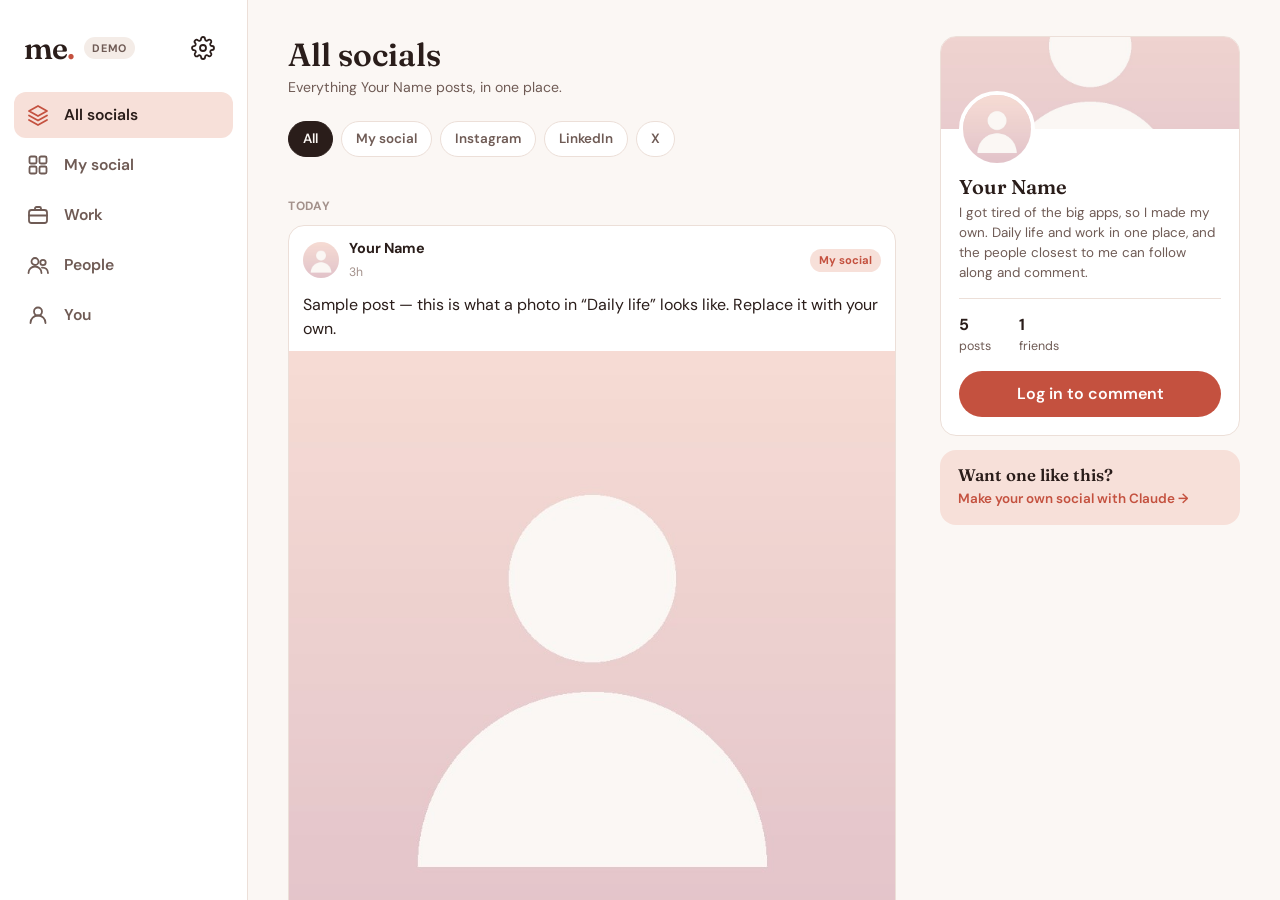
==== index.html @ bee3d4b2 "Add the future of social intro to the make-your-own section Co-Authored-By: Claude Opus 5.5 <noreply" ====
<!DOCTYPE html>
<html lang="en" data-theme="blush">
<head>
  <meta charset="utf-8">
  <meta name="viewport" content="width=device-width, initial-scale=1, viewport-fit=cover, interactive-widget=resizes-content">
  <meta name="theme-color" content="#fbf7f4">
  <meta name="apple-mobile-web-app-capable" content="yes">
  <meta name="mobile-web-app-capable" content="yes">
  <meta name="apple-mobile-web-app-status-bar-style" content="default">
  <meta name="apple-mobile-web-app-title" content="social">
  <title>my social</title>
  <link rel="manifest" href="manifest.webmanifest">
  <link rel="apple-touch-icon" id="touch-icon" href="icons/icon-180.png">
  <link rel="icon" href="icons/icon-192.png">
  <link rel="preconnect" href="https://fonts.googleapis.com">
  <link rel="preconnect" href="https://fonts.gstatic.com" crossorigin>
  <link href="https://fonts.googleapis.com/css2?family=Fraunces:opsz,wght@9..144,500;9..144,600&family=DM+Sans:wght@400;500;600;700&display=swap" rel="stylesheet">
  <link rel="stylesheet" href="styles.css">
</head>
<body>
  <div class="shell">

    <!-- ============ ONBOARDING ============ -->
    <section class="onboard" id="onboard" hidden>
      <div class="onboard-inner">
        <div class="steps-dots" aria-hidden="true"><span></span><span></span><span></span></div>

        <!-- 1 · hi -->
        <div class="ob-step" data-step="0">
          <img class="hello-photo" data-c-src="ownerPhoto" alt="">
          <h1 class="display">hi, this is <span data-c="handle"></span>’s social.</h1>
          <p class="lede" data-c="intro"></p>
          <button class="btn-primary" data-next type="button">Next</button>
        </div>

        <!-- 2 · home screen (same layout as Sudo 1.0.64) -->
        <div class="ob-step" data-step="1" hidden>
          <div class="wel-phone" aria-hidden="true">
            <div class="wel-apps">
              <span class="wa a1"></span><span class="wa a2"></span><span class="wa a3"></span><span class="wa a4"></span>
              <span class="wa a5"></span><span class="wa a6"></span><span class="wa a7"></span>
              <span class="wa wa-me"><img id="icon-preview-img" alt=""><small data-c="handle"></small></span>
            </div>
          </div>
          <h1 class="display">add <span data-c="handle"></span> to your home screen.</h1>
          <p class="wel-icon-h">Pick its icon <small>or change it later in settings</small></p>
          <div class="icon-grid" id="icon-grid" role="radiogroup" aria-label="Icons"></div>
          <label class="icon-upload">
            <svg viewBox="0 0 24 24" aria-hidden="true"><path d="M12 16V4M7 9l5-5 5 5M4 16v3a1 1 0 0 0 1 1h14a1 1 0 0 0 1-1v-3"/></svg>
            <span>Use your own picture</span>
            <input type="file" class="icon-file" accept="image/*" hidden>
          </label>
          <p class="how-head" id="how-detected"></p>
          <button class="btn-primary one-tap" id="one-tap-add" type="button" hidden>Add to my home screen</button>
          <p class="muted small how-by-hand" id="how-by-hand" hidden>or do it yourself:</p>
          <button class="btn-primary one-tap" id="open-elsewhere" type="button" hidden></button>
          <ol class="wel-how" id="how-steps"></ol>
          <button class="btn-primary" data-next type="button">Done — next</button>
          <button class="btn-ghost" data-next type="button">Skip for now</button>
        </div>

        <!-- 3 · enter -->
        <div class="ob-step" data-step="2" hidden>
          <div class="enter-preview" id="enter-preview">
            <img id="enter-cover" alt="">
            <img class="enter-avatar" data-c-src="ownerPhoto" alt="">
          </div>
          <h1 class="display">all set.</h1>
          <p class="lede">Have a look around. Colours and the banner picture are in settings, under the gear icon.</p>
          <button class="btn-primary" id="enter-btn" type="button">See <span data-c="name"></span>’s life</button>
          <button class="btn-ghost" data-back type="button">← Back</button>
        </div>
      </div>
    </section>

    <!-- ============ APP ============ -->
    <div class="app" id="app" hidden>
      <header class="topbar">
        <span class="wordmark"><span data-c="handle"></span><i>.</i></span>
        <span class="mode-chip" id="mode-chip" hidden>demo</span>
        <span class="topbar-space"></span>
        <button class="icon-btn" id="compose-open" type="button" aria-label="New post" hidden>
          <svg viewBox="0 0 24 24"><rect x="3" y="3" width="18" height="18" rx="5"/><path d="M12 8v8M8 12h8"/></svg>
        </button>
        <button class="icon-btn" id="settings-open" type="button" aria-label="Settings">
          <svg viewBox="0 0 24 24"><circle cx="12" cy="12" r="3"/><path d="M19.4 15a1.65 1.65 0 0 0 .33 1.82l.06.06a2 2 0 1 1-2.83 2.83l-.06-.06a1.65 1.65 0 0 0-1.82-.33 1.65 1.65 0 0 0-1 1.51V21a2 2 0 1 1-4 0v-.09a1.65 1.65 0 0 0-1.08-1.51 1.65 1.65 0 0 0-1.82.33l-.06.06a2 2 0 1 1-2.83-2.83l.06-.06a1.65 1.65 0 0 0 .33-1.82 1.65 1.65 0 0 0-1.51-1H3a2 2 0 1 1 0-4h.09a1.65 1.65 0 0 0 1.51-1.08 1.65 1.65 0 0 0-.33-1.82l-.06-.06a2 2 0 1 1 2.83-2.83l.06.06a1.65 1.65 0 0 0 1.82.33h.08a1.65 1.65 0 0 0 1-1.51V3a2 2 0 1 1 4 0v.09a1.65 1.65 0 0 0 1 1.51 1.65 1.65 0 0 0 1.82-.33l.06-.06a2 2 0 1 1 2.83 2.83l-.06.06a1.65 1.65 0 0 0-.33 1.82v.08a1.65 1.65 0 0 0 1.51 1H21a2 2 0 1 1 0 4h-.09a1.65 1.65 0 0 0-1.51 1Z"/></svg>
        </button>
      </header>

      <main id="main">
        <!-- all socials: one timeline -->
        <section class="tab" id="tab-all">
          <div class="all-main">
          <div class="all-head">
            <h2>All socials</h2>
            <p class="muted">Everything <span data-c="name"></span> posts, in one place.</p>
          </div>
          <nav class="chips all-filter" id="all-filter" aria-label="Show posts from"></nav>
          <div id="all-feed"></div>
          <p class="empty" id="all-empty" hidden>Nothing here yet.</p>
          </div>
          <aside class="desk-rail" aria-label="About">
            <div class="rail-card">
              <div class="rail-cover"><img id="rail-cover" alt=""></div>
              <img class="rail-avatar" data-c-src="ownerPhoto" alt="">
              <h3 data-c="name"></h3>
              <p class="muted small" id="rail-bio"></p>
              <div class="rail-stats">
                <div><strong id="rail-posts">0</strong><span>posts</span></div>
                <div><strong id="rail-members">0</strong><span>friends</span></div>
              </div>
              <button class="btn-primary" id="rail-login" type="button" hidden>Log in to comment</button>
            </div>
            <button class="rail-make" id="rail-make" type="button">
              <strong>Want one like this?</strong>
              <span>Make your own social with Claude →</span>
            </button>
          </aside>
        </section>

        <!-- my social: the photo grid -->
        <section class="tab" id="tab-home" hidden>
          <div class="cover"><img id="cover-img" alt=""></div>
          <div class="profile">
            <img class="avatar-lg" id="owner-avatar" alt="">
            <div class="stats">
              <div><strong id="stat-posts">0</strong><span>posts</span></div>
              <div><strong id="stat-members">0</strong><span>friends</span></div>
            </div>
          </div>
          <div class="bio">
            <h2 id="owner-name"></h2>
            <p id="owner-bio"></p>
          </div>
          <nav class="chips" id="section-chips" aria-label="Sections"></nav>
          <div class="grid" id="grid"></div>
          <p class="empty" id="grid-empty" hidden>Nothing here yet.</p>
        </section>

        <!-- work -->
        <section class="tab" id="tab-work" hidden>
          <div class="work-side">
          <div class="work-card">
            <img class="avatar-md" id="work-avatar" alt="">
            <h2 id="work-name"></h2>
            <p class="work-headline" id="work-headline"></p>
            <p class="muted" id="work-location"></p>
            <div class="work-links" id="work-links"></div>
          </div>
          <div class="card">
            <h3>About</h3>
            <p id="work-about"></p>
          </div>
          </div>
          <div class="work-main">
          <div class="card">
            <h3>Experience</h3>
            <ul class="timeline" id="work-exp"></ul>
          </div>
          <h3 class="list-title">Updates</h3>
          <div id="work-feed"></div>
          <p class="empty" id="work-empty" hidden>No work updates yet.</p>
          </div>
        </section>

        <!-- people -->
        <section class="tab" id="tab-people" hidden>
          <div class="own-hero">
            <h2 class="display-sm">people</h2>
            <p class="muted">Friends who have their own social. Tap one to open it.</p>
          </div>
          <div id="people-list"></div>
          <p class="empty" id="people-empty" hidden>No one added yet.</p>
          <form class="card add-person" id="add-person" hidden>
            <h3>Add someone’s social</h3>
            <div class="add-row">
              <input id="add-person-url" type="url" inputmode="url" placeholder="their-social.vercel.app" autocomplete="off" required>
              <button type="submit">Add</button>
            </div>
            <p class="form-status" id="add-person-status" role="status"></p>
          </form>
        </section>

        <!-- you -->
        <section class="tab" id="tab-you" hidden>
          <div class="you-cols">
          <div class="you-col">
          <div id="you-account"></div>
          <div class="card" id="socials-card" hidden>
            <h3>Your accounts</h3>
            <p class="muted small">Connect these to show your posts in all socials and post to them from here.</p>
            <ul class="socials-list" id="socials-list"></ul>
            <p class="muted small" id="socials-hint" hidden></p>
            <form class="add-row" id="composio-form" hidden>
              <input id="composio-key" type="password" placeholder="Paste your ak_ key" autocomplete="off" aria-label="Composio API key" required>
              <button type="submit" id="composio-save">Save</button>
            </form>
            <p class="form-status" id="composio-status" role="status"></p>
            <p class="muted small key-saved" id="composio-saved" hidden>Composio key saved. <button type="button" class="text-btn" id="composio-remove">Remove</button></p>
          </div>
          <div class="card" id="members-card" hidden>
            <h3>Members</h3>
            <p class="muted small">Everyone who has made an account here.</p>
            <ul class="members" id="members"></ul>
          </div>
          <div class="card" id="demo-card" hidden>
            <h3>Demo mode</h3>
            <p class="muted small">Not connected to a database yet, so accounts, posts and comments only live in this browser. See README.md to go live.</p>
            <label class="switch-row"><span>Preview as <span data-c="name"></span> (can post)</span><input type="checkbox" id="demo-owner"></label>
          </div>
          </div>
          </div>
          <div class="own-block">
          <div class="own-hero" id="make-your-own">
            <section class="future">
              <h2 class="display-sm">Social media is about to change.</h2>
              <p>For twenty years, posting meant renting space on someone else’s app. They chose the layout, ran the feed, kept your photos and your friends list, and could change the rules any day.</p>
              <p>AI changes that. You can describe the app you want to Claude and have it online in an afternoon. When everyone can make their own, there’s no reason for everyone to share one company’s app.</p>
              <p class="future-lead">So the next socials will be:</p>
              <ul class="future-list">
                <li><strong>Yours</strong><span>Your own site, your own address, your photos in your own storage.</span></li>
                <li><strong>Fully customizable</strong><span>Your sections, colours, pages and icon, changed whenever you like by asking Claude.</span></li>
                <li><strong>Decentralized</strong><span>No central app. Sites link to each other, and you log in to a friend’s site with your own.</span></li>
              </ul>
              <p class="future-end">This site is one of them. Make yours, add your friends, and you’re part of the network.</p>
            </section>
            <p class="eyebrow">make your own</p>
            <h2 class="display-sm">want one like this?</h2>
            <p class="lede">Download the skill file and give it to Claude (or any coding agent). It builds your own version — your sections, your colours, your friends — and puts it online for free. With your own social you can log in to <span data-c="name"></span>’s (and your friends’) with one tap, no extra account.</p>
          </div>
          <div class="card file-card">
            <div class="file-icon">.md</div>
            <div class="file-meta">
              <strong>make-my-own-social / SKILL.md</strong>
              <span class="muted">Plain text · works with Claude Code</span>
            </div>
          </div>
          <a class="btn-primary" id="open-in-claude" href="#">Open in Claude</a>
          <p class="muted small claude-hint" id="claude-hint">Opens a new Claude Code session on your computer with the instructions ready — you just press Enter. Needs the Claude desktop app.</p>
          <a class="btn-ghost" href="skill.md" download="SKILL.md">Or download SKILL.md</a>
          <button class="btn-ghost" id="skill-copy" type="button">Copy it instead</button>
          <div class="card">
            <h3>How to use it</h3>
            <ol class="plain-ol">
              <li>Download the file.</li>
              <li>In Claude Code, put it at <code>~/.claude/skills/make-my-own-social/SKILL.md</code> — or just paste it into a chat.</li>
              <li>Say “make me my own social”. It will ask for your name, your sections and a photo.</li>
            </ol>
          </div>
          </div>
          <button class="btn-ghost phone-only" id="replay-intro" type="button">Replay the intro</button>
        </section>
      </main>

      <nav class="tabbar" aria-label="Main">
        <button type="button" data-tab="all" class="active" aria-label="All socials">
          <svg viewBox="0 0 24 24"><path d="M12 3 3 8l9 5 9-5-9-5Z"/><path d="m3 12.5 9 5 9-5"/><path d="m3 17 9 5 9-5"/></svg><span>all socials</span>
        </button>
        <button type="button" data-tab="home" aria-label="My social">
          <svg viewBox="0 0 24 24"><rect x="3.5" y="3.5" width="7" height="7" rx="1.5"/><rect x="13.5" y="3.5" width="7" height="7" rx="1.5"/><rect x="3.5" y="13.5" width="7" height="7" rx="1.5"/><rect x="13.5" y="13.5" width="7" height="7" rx="1.5"/></svg><span>my social</span>
        </button>
        <button type="button" data-tab="work" aria-label="Work">
          <svg viewBox="0 0 24 24"><rect x="3" y="7" width="18" height="13" rx="2.5"/><path d="M9 7V5.5A1.5 1.5 0 0 1 10.5 4h3A1.5 1.5 0 0 1 15 5.5V7M3 12.5h18"/></svg><span>work</span>
        </button>
        <button type="button" data-tab="people" aria-label="People">
          <svg viewBox="0 0 24 24"><circle cx="9" cy="8.5" r="3.5"/><path d="M2.5 20a6.5 6.5 0 0 1 13 0"/><circle cx="17" cy="9.5" r="2.7"/><path d="M16 14.6a5.2 5.2 0 0 1 6 5.4"/></svg><span>people</span>
        </button>
        <button type="button" data-tab="you" aria-label="You">
          <svg viewBox="0 0 24 24"><circle cx="12" cy="8.5" r="4"/><path d="M4.5 20a7.5 7.5 0 0 1 15 0"/></svg><span>you</span>
        </button>
      </nav>
    </div>

    <!-- ============ SHEETS ============ -->
    <div class="sheet-backdrop" id="backdrop" hidden></div>

    <section class="sheet" id="post-sheet" hidden aria-modal="true" role="dialog">
      <div class="sheet-bar"><button class="icon-btn" data-close type="button" aria-label="Close"><svg viewBox="0 0 24 24"><path d="M6 6l12 12M18 6 6 18"/></svg></button><span id="post-section-label"></span><button class="icon-btn danger" id="post-delete" type="button" aria-label="Delete post" hidden><svg viewBox="0 0 24 24"><path d="M4 7h16M9 7V4.5h6V7M6.5 7l1 13h9l1-13"/></svg></button></div>
      <div class="sheet-body">
        <div id="post-media"></div>
        <div class="post-side" id="post-side">
        <div class="post-actions">
          <button class="like-btn" id="post-like" type="button" aria-label="Like"><svg viewBox="0 0 24 24"><path d="M12 20s-7-4.4-7-10a4 4 0 0 1 7-2.6A4 4 0 0 1 19 10c0 5.6-7 10-7 10Z"/></svg><span id="post-likes">0</span></button>
          <span class="muted small" id="post-date"></span>
        </div>
        <p class="post-caption" id="post-caption"></p>
        <h4 class="comments-title">Comments</h4>
        <ul class="comments" id="comments"></ul>
        </div>
      </div>
      <form class="comment-form" id="comment-form">
        <input id="comment-input" placeholder="Add a comment…" maxlength="1000" autocomplete="off">
        <button type="submit">Post</button>
      </form>
      <button class="btn-primary comment-signup" id="comment-signup" type="button" hidden>Log in to comment</button>
    </section>

    <section class="sheet" id="auth-sheet" hidden aria-modal="true" role="dialog">
      <div class="sheet-bar"><button class="icon-btn" data-close type="button" aria-label="Close"><svg viewBox="0 0 24 24"><path d="M6 6l12 12M18 6 6 18"/></svg></button><span>Account</span><span></span></div>
      <div class="sheet-body pad">
        <form class="site-login" id="site-login-form">
          <p class="site-login-h">Have your own social?</p>
          <p class="muted small">Log in with it — no new account, no password here.</p>
          <div class="add-row">
            <input id="site-login-url" type="url" inputmode="url" placeholder="your-social.vercel.app" autocomplete="url" required>
            <button type="submit">Log in</button>
          </div>
          <p class="form-status" id="site-login-status" role="status"></p>
          <button type="button" class="link-btn" id="site-login-make">Don’t have one? Make your own →</button>
        </form>

        <div class="or-line"><span>or use an account here</span></div>

        <div class="seg" role="tablist">
          <button type="button" data-auth="signup" class="on">Make an account</button>
          <button type="button" data-auth="login">Log in</button>
        </div>
        <form id="auth-form" class="form">
          <label id="auth-name-wrap">Your name<input id="auth-name" autocomplete="name" maxlength="60" required></label>
          <label>Email<input id="auth-email" type="email" autocomplete="email" required></label>
          <label>Password<input id="auth-pass" type="password" autocomplete="new-password" minlength="6" required></label>
          <button class="btn-primary" type="submit" id="auth-submit">Make my account</button>
          <p class="form-status" id="auth-status" role="status"></p>
        </form>
      </div>
    </section>

    <section class="sheet sheet-short" id="connect-sheet" hidden aria-modal="true" role="dialog">
      <div class="sheet-bar"><button class="icon-btn" data-close type="button" aria-label="Close"><svg viewBox="0 0 24 24"><path d="M6 6l12 12M18 6 6 18"/></svg></button><span>Log in somewhere else</span><span></span></div>
      <div class="sheet-body pad">
        <p class="connect-q" id="connect-q"></p>
        <p class="muted small" id="connect-note"></p>
        <button class="btn-primary" id="connect-yes" type="button">Yes, log me in</button>
        <button class="btn-ghost" data-close type="button">Cancel</button>
        <p class="form-status" id="connect-status" role="status"></p>
      </div>
    </section>

    <section class="sheet" id="compose-sheet" hidden aria-modal="true" role="dialog">
      <div class="sheet-bar"><button class="icon-btn" data-close type="button" aria-label="Close"><svg viewBox="0 0 24 24"><path d="M6 6l12 12M18 6 6 18"/></svg></button><span>New post</span><span></span></div>
      <div class="sheet-body pad">
        <form id="compose-form" class="form">
          <label class="photo-drop" id="photo-drop">
            <input type="file" accept="image/*" id="compose-file" hidden>
            <img id="compose-preview" alt="" hidden>
            <span id="compose-drop-text">Add a photo (optional)</span>
          </label>
          <label>Caption<textarea id="compose-caption" rows="4" maxlength="4000"></textarea></label>
          <p class="label">Where</p>
          <div class="seg wrap" id="compose-section"></div>
          <div id="compose-share-wrap" hidden>
            <p class="label">Also post to</p>
            <div class="seg wrap" id="compose-share"></div>
          </div>
          <button class="btn-primary" type="submit" id="compose-submit">Share</button>
          <p class="form-status" id="compose-status" role="status"></p>
        </form>
      </div>
    </section>

    <section class="sheet" id="settings-sheet" hidden aria-modal="true" role="dialog" aria-label="Settings">
      <div class="sheet-bar"><button class="icon-btn" data-close type="button" aria-label="Close"><svg viewBox="0 0 24 24"><path d="M6 6l12 12M18 6 6 18"/></svg></button><span>Settings</span><span></span></div>
      <div class="sheet-body settings-body">
          <h3 class="list-title">How this app looks for you</h3>
          <p class="muted small look-note">Only you see what you pick here. It doesn’t change anyone else’s app.</p>
          <div class="card">
            <h3>Colours</h3>
            <div class="theme-grid" id="theme-grid-2"></div>
          </div>
          <div class="card phone-only">
            <h3>Home screen icon</h3>
            <div class="icon-grid" id="icon-grid-2" role="radiogroup" aria-label="Icons"></div>
            <label class="icon-upload">
              <svg viewBox="0 0 24 24" aria-hidden="true"><path d="M12 16V4M7 9l5-5 5 5M4 16v3a1 1 0 0 0 1 1h14a1 1 0 0 0 1-1v-3"/></svg>
              <span>Use your own picture</span>
              <input type="file" class="icon-file" accept="image/*" hidden>
            </label>
            <p class="muted small icon-how" id="icon-how"></p>
          </div>
          <div class="card">
            <h3>Banner picture</h3>
            <div class="pic-grid" id="pic-grid-2"></div>
          </div>
      </div>
    </section>

    <div class="toast" id="toast" role="status" hidden></div>
    <input type="file" accept="image/*" id="pic-upload" hidden>
  </div>

  <script src="config.js"></script>
  <script src="app.js"></script>
</body>
</html>
---- styles.css ----
/* ---------- themes ---------- */
:root, [data-theme="blush"] {
  --bg: #fbf7f4; --surface: #ffffff; --sunken: #f4ece7; --line: #ecdfd8;
  --ink: #2a1d1a; --ink-2: #6f5b55; --ink-3: #a3918b;
  --accent: #c4513f; --accent-ink: #ffffff; --accent-soft: #f7e0d9;
}
[data-theme="sage"] {
  --bg: #f5f7f2; --surface: #ffffff; --sunken: #e9eee4; --line: #dce4d6;
  --ink: #1f2a20; --ink-2: #5a6a5b; --ink-3: #94a294;
  --accent: #4f7a55; --accent-ink: #ffffff; --accent-soft: #dde9db;
}
[data-theme="sky"] {
  --bg: #f4f7fb; --surface: #ffffff; --sunken: #e7eef7; --line: #d9e3ef;
  --ink: #18222f; --ink-2: #566477; --ink-3: #8f9cad;
  --accent: #2f6db5; --accent-ink: #ffffff; --accent-soft: #dbe7f6;
}
[data-theme="lilac"] {
  --bg: #f8f6fc; --surface: #ffffff; --sunken: #eee9f8; --line: #e3dcf1;
  --ink: #241d33; --ink-2: #645a7a; --ink-3: #9e95b1;
  --accent: #7a52c7; --accent-ink: #ffffff; --accent-soft: #e8defa;
}
[data-theme="night"] {
  --bg: #131115; --surface: #1d1a20; --sunken: #26222a; --line: #2f2a33;
  --ink: #f3eef0; --ink-2: #b6aab0; --ink-3: #7d7278;
  --accent: #f08a76; --accent-ink: #1d1214; --accent-soft: #3d2b29;
}
:root {
  --display: "Fraunces", Georgia, serif;
  --sans: "DM Sans", ui-sans-serif, system-ui, -apple-system, "Segoe UI", sans-serif;
  --radius: 16px;
  --safe-top: env(safe-area-inset-top, 0px);
  --safe-bottom: env(safe-area-inset-bottom, 0px);
  --ease: cubic-bezier(.22, 1, .36, 1);
}

* { box-sizing: border-box; }
html, body { height: 100%; margin: 0; }
body {
  background: var(--bg); color: var(--ink);
  font: 400 15px/1.5 var(--sans);
  -webkit-font-smoothing: antialiased;
  overflow: hidden;              /* #main is the scroller, never the document */
  -webkit-tap-highlight-color: transparent;
}
button, input, textarea { font: inherit; color: inherit; }
button { cursor: pointer; }
img { display: block; max-width: 100%; }
[hidden] { display: none !important; }
code { font-size: .85em; background: var(--sunken); padding: 1px 5px; border-radius: 6px; word-break: break-all; }

.shell { height: 100%; max-width: 480px; margin: 0 auto; position: relative; background: var(--bg); }
@media (min-width: 560px) {
  .shell { border-left: 1px solid var(--line); border-right: 1px solid var(--line); }
}

/* ---------- shared bits ---------- */
.display { font: 600 2rem/1.1 var(--display); letter-spacing: -.02em; margin: 0 0 12px; }
.display-sm { font: 600 1.6rem/1.15 var(--display); letter-spacing: -.02em; margin: 0 0 8px; }
.lede { color: var(--ink-2); margin: 0 0 22px; }
.eyebrow { font-size: .72rem; font-weight: 700; letter-spacing: .08em; text-transform: uppercase; color: var(--accent); margin: 0 0 8px; }
.muted { color: var(--ink-2); }
.small { font-size: .84rem; }
.label { font-size: .8rem; font-weight: 600; color: var(--ink-2); margin: 18px 0 8px; }
.empty { text-align: center; color: var(--ink-3); padding: 40px 16px; }

.btn-primary {
  display: block; width: 100%; text-align: center; text-decoration: none;
  background: var(--accent); color: var(--accent-ink);
  border: 0; border-radius: 999px; padding: 14px 18px; margin-top: 18px;
  font-weight: 600; transition: transform .15s var(--ease), opacity .15s;
}
.btn-primary:active { transform: scale(.98); }
.btn-primary:disabled { opacity: .55; }
.btn-ghost {
  display: block; width: 100%; background: none; border: 0; padding: 12px;
  color: var(--ink-2); font-weight: 500; margin-top: 4px;
}
.icon-btn {
  width: 40px; height: 40px; display: grid; place-items: center;
  background: none; border: 0; border-radius: 12px;
}
.icon-btn svg, .tabbar svg, .like-btn svg {
  width: 24px; height: 24px; fill: none; stroke: currentColor; stroke-width: 1.8;
  stroke-linecap: round; stroke-linejoin: round;
}
.icon-btn.danger { color: #c0392b; }

.card {
  background: var(--surface); border: 1px solid var(--line); border-radius: var(--radius);
  padding: 16px; margin: 0 16px 12px;
}
.card h3 { margin: 0 0 8px; font-size: .95rem; }
.card p { margin: 0; }

/* ---------- onboarding ---------- */
.onboard { height: 100%; overflow-y: auto; padding: calc(28px + var(--safe-top)) 22px calc(28px + var(--safe-bottom)); }
.onboard-inner { max-width: 420px; margin: 0 auto; min-height: 100%; display: flex; flex-direction: column; justify-content: center; }
.steps-dots { display: flex; gap: 6px; margin-bottom: 26px; }
.steps-dots span { height: 6px; width: 6px; border-radius: 99px; background: var(--line); transition: width .3s var(--ease), background .3s; }
.steps-dots span.on { width: 26px; background: var(--accent); }
.ob-step { animation: rise .45s var(--ease); }
@keyframes rise { from { opacity: 0; transform: translateY(10px); } to { opacity: 1; transform: none; } }

.hello-photo {
  width: 132px; height: 132px; object-fit: cover; border-radius: 50%;
  margin-bottom: 26px; box-shadow: 0 0 0 4px var(--bg), 0 0 0 7px var(--accent-soft);
}

/* home-screen step — same layout as Sudo 1.0.64, evy's colours */
.wel-phone {
  width: 220px; margin: 4px auto 18px; padding: 20px 0 18px; border-radius: 30px 30px 0 0;
  background: linear-gradient(160deg, #f6d5cc, #f3dbe6 60%, #dfe2f7); border: 6px solid #2a1d1a; border-bottom: 0;
}
.wel-apps { display: grid; grid-template-columns: repeat(4, 38px); justify-content: center; gap: 16px 12px; }
.wa { width: 38px; height: 38px; border-radius: 11px; }
.wa.a1 { background: #6fcf97; } .wa.a2 { background: #56ccf2; } .wa.a3 { background: #f2c94c; } .wa.a4 { background: #bb6bd9; }
.wa.a5 { background: #eb5757; } .wa.a6 { background: #2f80ed; } .wa.a7 { background: #f2994a; }
.wa-me { position: relative; }
.wa-me img {
  display: block; width: 38px; height: 38px; border-radius: 11px; object-fit: cover; background: #fff;
  box-shadow: 0 0 0 3px #fff, 0 6px 16px rgba(196,81,63,.5); animation: wa-pop .6s .3s cubic-bezier(.2,1.5,.4,1) both;
}
.wa-me small { position: absolute; top: 42px; left: 50%; transform: translateX(-50%); font-size: .62rem; font-weight: 800; color: #2a1d1a; }
@keyframes wa-pop { from { transform: scale(0); } to { transform: scale(1); } }

.wel-icon-h { margin: 4px 0 8px; font-weight: 700; font-size: .92rem; }
.wel-icon-h small { font-weight: 500; color: var(--ink-3); font-size: .82rem; }
.icon-grid { display: grid; grid-template-columns: repeat(auto-fill, minmax(46px, 1fr)); gap: 8px; margin-bottom: 10px; }
.icon-opt { padding: 0; aspect-ratio: 1; border-radius: 14px; overflow: hidden; border: 2px solid transparent; background: none; }
.icon-opt img { width: 100%; height: 100%; object-fit: cover; border-radius: 11px; outline: 1px solid var(--line); outline-offset: -1px; }
.icon-opt.selected { border-color: var(--accent); }
.icon-upload {
  display: flex; align-items: center; justify-content: center; gap: 8px; width: 100%; cursor: pointer;
  background: var(--sunken); border-radius: 99px; padding: 11px 18px; font-weight: 600; font-size: .9rem;
}
.icon-upload svg { width: 18px; height: 18px; flex: none; fill: none; stroke: currentColor; stroke-width: 2; stroke-linecap: round; stroke-linejoin: round; }
.icon-how { margin: 10px 0 0; }

.wel-how { list-style: none; margin: 18px 0 4px; padding: 0; display: grid; gap: 10px; }
.wel-how-step { display: flex; align-items: center; gap: 14px; padding: 12px 14px; border: 1px solid var(--line); border-radius: 16px; background: var(--surface); }
.wel-how-icon { position: relative; width: 48px; height: 48px; flex: none; display: grid; place-items: center; border-radius: 14px; background: var(--accent-soft); color: var(--accent); }
.wel-how-icon svg { width: 24px; height: 24px; fill: none; stroke: currentColor; stroke-width: 1.9; stroke-linecap: round; stroke-linejoin: round; }
.wel-how-icon b { position: absolute; top: -6px; left: -6px; width: 20px; height: 20px; display: grid; place-items: center; border-radius: 50%; background: var(--accent); color: var(--accent-ink); font-size: .66rem; }
.wel-how-text { font-size: .92rem; font-weight: 600; line-height: 1.35; }

.how-box {
  background: var(--surface); border: 1px solid var(--line); border-left: 3px solid var(--accent);
  border-radius: var(--radius); padding: 16px 18px;
}
.how-head { font-size: .72rem; font-weight: 700; letter-spacing: .06em; text-transform: uppercase; color: var(--ink-2); margin-bottom: 10px; }
.how-box ol { margin: 0; padding-left: 20px; }
.how-box li { margin-bottom: 6px; }
.how-box .microcopy { margin: 10px 0 0; padding-top: 10px; border-top: 1px solid var(--line); font-size: .82rem; color: var(--ink-2); }
.how-box .microcopy:empty { display: none; }

.theme-grid { display: grid; grid-template-columns: repeat(3, 1fr); gap: 10px; }
.theme-opt {
  text-align: left; background: var(--surface); border: 1.5px solid var(--line);
  border-radius: 14px; padding: 12px; display: flex; flex-direction: column; gap: 8px;
}
.theme-opt.on { border-color: var(--accent); box-shadow: 0 0 0 3px var(--accent-soft); }
.theme-opt .swatch { display: flex; height: 26px; border-radius: 8px; overflow: hidden; border: 1px solid rgba(0,0,0,.06); }
.theme-opt .swatch i { flex: 1; }
.theme-opt strong { font-size: .88rem; }

.pic-grid { display: grid; grid-template-columns: repeat(4, 1fr); gap: 8px; }
.pic-opt {
  aspect-ratio: 1; border-radius: 12px; overflow: hidden; padding: 0;
  border: 2px solid transparent; background: var(--sunken);
}
.pic-opt img { width: 100%; height: 100%; object-fit: cover; }
.pic-opt.on { border-color: var(--accent); box-shadow: 0 0 0 3px var(--accent-soft); }
.pic-opt.upload { display: grid; place-items: center; color: var(--ink-2); font-size: .74rem; font-weight: 600; border: 1.5px dashed var(--ink-3); line-height: 1.2; text-align: center; }
.pic-opt.upload b { display: block; font-size: 1.3rem; font-weight: 400; }

.enter-preview { position: relative; margin-bottom: 44px; }
.enter-preview #enter-cover { width: 100%; height: 150px; object-fit: cover; border-radius: 18px; background: var(--accent-soft); }
.enter-avatar {
  position: absolute; left: 18px; bottom: -32px; width: 72px; height: 72px; border-radius: 50%;
  object-fit: cover; border: 4px solid var(--bg);
}

/* ---------- app frame ---------- */
.app { height: 100%; display: flex; flex-direction: column; }
.topbar {
  flex: none; display: flex; align-items: center; gap: 10px;
  padding: calc(6px + var(--safe-top)) 10px 6px 18px;
  background: var(--bg); border-bottom: 1px solid var(--line);
}
.wordmark { font: 600 1.5rem/1 var(--display); letter-spacing: -.03em; }
.wordmark i { color: var(--accent); font-style: normal; }
.mode-chip { font-size: .68rem; font-weight: 700; letter-spacing: .06em; text-transform: uppercase; background: var(--sunken); color: var(--ink-2); padding: 3px 8px; border-radius: 99px; }
.topbar-space { flex: 1; }
#main { flex: 1; overflow-y: auto; overscroll-behavior: contain; padding-bottom: 20px; }
.tab { animation: fade .25s ease; }
@keyframes fade { from { opacity: 0; } to { opacity: 1; } }

.tabbar {
  flex: none; display: grid; grid-template-columns: repeat(5, 1fr);
  background: var(--surface); border-top: 1px solid var(--line);
  padding: 6px 4px calc(6px + var(--safe-bottom));
}
.tabbar button {
  background: none; border: 0; display: flex; flex-direction: column; align-items: center; gap: 2px;
  color: var(--ink-3); font-size: .66rem; font-weight: 600; padding: 4px 0;
}
.tabbar button.active { color: var(--ink); }
.tabbar button.active svg { stroke: var(--accent); }

/* ---------- home ---------- */
.cover { height: 130px; background: var(--accent-soft); }
.cover img { width: 100%; height: 100%; object-fit: cover; }
.profile { display: flex; align-items: flex-end; gap: 18px; padding: 0 18px; margin-top: -40px; }
.avatar-lg { width: 88px; height: 88px; border-radius: 50%; object-fit: cover; border: 4px solid var(--bg); background: var(--sunken); }
.stats { display: flex; gap: 22px; align-self: flex-start; padding-top: 50px; }   /* clears the banner, which the avatar overlaps by 40px */
.stats div { display: flex; flex-direction: column; align-items: center; }
.stats strong { font-size: 1.05rem; }
.stats span { font-size: .78rem; color: var(--ink-2); }
.bio { padding: 10px 18px 4px; }
.bio h2 { margin: 0; font-size: 1.05rem; }
.bio p { margin: 2px 0 0; color: var(--ink-2); }

.chips { display: flex; gap: 8px; overflow-x: auto; padding: 14px 16px; scrollbar-width: none; }
.chips::-webkit-scrollbar { display: none; }
.chip {
  flex: none; border: 1px solid var(--line); background: var(--surface); border-radius: 99px;
  padding: 7px 14px; font-size: .84rem; font-weight: 600; color: var(--ink-2);
}
.chip.on { background: var(--ink); color: var(--bg); border-color: var(--ink); }

.grid { display: grid; grid-template-columns: repeat(3, 1fr); gap: 2px; }
.tile {
  aspect-ratio: 4 / 5; border: 0; padding: 0; position: relative; overflow: hidden;
  background: var(--sunken);
}
.tile img { width: 100%; height: 100%; object-fit: cover; }
.tile.text {
  background: var(--accent-soft); color: var(--ink); padding: 10px; text-align: left;
  font: 500 .78rem/1.35 var(--sans); display: flex; align-items: flex-end;
}
.tile.text span { display: -webkit-box; -webkit-line-clamp: 6; -webkit-box-orient: vertical; overflow: hidden; }
.tile .tag {
  position: absolute; top: 6px; right: 6px; font-size: .62rem; font-weight: 700;
  background: rgba(0,0,0,.45); color: #fff; padding: 2px 6px; border-radius: 99px;
}

/* ---------- work ---------- */
.work-card { text-align: center; padding: 22px 18px 18px; }
.avatar-md { width: 76px; height: 76px; border-radius: 50%; object-fit: cover; margin: 0 auto 10px; }
.work-card h2 { margin: 0; font: 600 1.4rem/1.2 var(--display); }
.work-headline { margin: 4px 0 2px; font-weight: 500; }
.work-card .muted { margin: 0; font-size: .85rem; }
.work-links { display: flex; justify-content: center; gap: 8px; margin-top: 12px; flex-wrap: wrap; }
.work-links a { color: var(--accent); font-weight: 600; font-size: .88rem; text-decoration: none; background: var(--accent-soft); padding: 6px 12px; border-radius: 99px; }
.timeline { list-style: none; margin: 0; padding: 0; }
.timeline li { display: grid; grid-template-columns: 38px 1fr; gap: 12px; padding: 10px 0; border-top: 1px solid var(--line); }
.timeline li:first-child { border-top: 0; padding-top: 2px; }
.timeline .org-badge { width: 38px; height: 38px; border-radius: 10px; background: var(--accent-soft); color: var(--accent); display: grid; place-items: center; font-weight: 700; }
.timeline strong { display: block; }
.timeline span { display: block; font-size: .84rem; color: var(--ink-2); }
.list-title { margin: 20px 18px 10px; font-size: .95rem; }

.feed-card { background: var(--surface); border: 1px solid var(--line); border-radius: var(--radius); margin: 0 16px 12px; overflow: hidden; }
.feed-card .fc-head { display: flex; align-items: center; gap: 10px; padding: 12px 14px 0; }
.feed-card .fc-head img { width: 36px; height: 36px; border-radius: 50%; object-fit: cover; }
.feed-card .fc-head strong { display: block; font-size: .9rem; }
.feed-card .fc-head span { font-size: .76rem; color: var(--ink-3); }
.feed-card .fc-text { padding: 10px 14px; margin: 0; white-space: pre-wrap; }
.feed-card .fc-img { width: 100%; max-height: 420px; object-fit: cover; }
.feed-card .fc-foot { display: flex; gap: 16px; padding: 8px 14px 12px; font-size: .84rem; color: var(--ink-2); }
.feed-card .fc-foot button { background: none; border: 0; padding: 0; color: inherit; font-weight: 600; }
.feed-card { cursor: pointer; }

/* ---------- all socials ---------- */
.all-head { padding: 18px 18px 6px; }
.all-head h2 { margin: 0; font: 600 1.4rem/1.2 var(--display); }
.all-head p { margin: 3px 0 0; font-size: .88rem; }
.all-filter { position: sticky; top: 0; z-index: 3; padding: 12px 16px 8px; background: var(--bg); }
.socials-list { list-style: none; margin: 10px 0 0; padding: 0; }
.socials-list li { display: flex; justify-content: space-between; align-items: center; padding: 9px 0; border-top: 1px solid var(--line); font-size: .9rem; }
.socials-list li > span { font-size: .8rem; color: var(--ink-3); flex: none; }
.socials-list strong, .socials-list small { display: block; }
.socials-list small { font-size: .76rem; color: var(--ink-3); }
#socials-hint { margin: 10px 0 0; }
#socials-hint a { color: var(--accent); font-weight: 600; }
#composio-status:empty { display: none; }
.key-saved { margin: 10px 0 0; }
.text-btn { border: 0; background: none; padding: 0; color: var(--accent); font: inherit; font-weight: 700; }
.settings-body { padding: 18px; }
.settings-body .card { margin: 0 0 12px; }
.settings-body .list-title { margin: 0 0 4px; }
.settings-body .look-note { margin: 0 0 14px; }
a.feed-card { display: block; color: inherit; text-decoration: none; }
.feed-card .fc-head .fc-source { margin-left: auto; flex: none; padding: 3px 9px; border-radius: 99px; background: var(--accent-soft); color: var(--accent); font-size: .7rem; font-weight: 700; }
.day-label { margin: 18px 18px 8px; font-size: .75rem; font-weight: 700; letter-spacing: .06em; text-transform: uppercase; color: var(--ink-3); }

/* ---------- make your own ---------- */
.own-hero { padding: 22px 18px 6px; }
.future { margin-bottom: 30px; padding: 22px 20px; border-radius: 20px; background: var(--accent-soft); }
.future h2 { margin-bottom: 12px; }
.future p { margin: 0 0 12px; }
.future .future-lead { margin: 18px 0 10px; font-weight: 700; }
.future-list { list-style: none; margin: 0; padding: 0; display: grid; gap: 8px; }
.future-list li { padding: 12px 14px; border-radius: 14px; background: var(--surface); }
.future-list strong, .future-list span { display: block; }
.future-list span { font-size: .88rem; color: var(--ink-2); }
.future .future-end { margin: 16px 0 0; font-weight: 600; }
.file-card { display: flex; gap: 14px; align-items: center; }
.file-icon { width: 48px; height: 56px; border-radius: 10px; background: var(--accent-soft); color: var(--accent); display: grid; place-items: center; font-weight: 700; }
.file-meta strong { display: block; font-size: .9rem; word-break: break-all; }
.file-meta span { font-size: .8rem; }
.own-block > .btn-primary { width: auto; margin-left: 16px; margin-right: 16px; }
#tab-you > .btn-ghost, .own-block > .btn-ghost { display: block; width: calc(100% - 32px); margin-left: 16px; margin-right: 16px; text-align: center; margin-bottom: 12px; }
.plain-ol { margin: 0; padding-left: 20px; }
.plain-ol li { margin-bottom: 6px; }

/* ---------- you ---------- */
#tab-you { padding-top: 16px; }
.account-card { display: flex; gap: 14px; align-items: center; }
.account-card .initial { width: 52px; height: 52px; border-radius: 50%; background: var(--accent-soft); color: var(--accent); display: grid; place-items: center; font-weight: 700; font-size: 1.2rem; flex: none; }
.account-card div { flex: 1; min-width: 0; }
.account-card strong { display: block; }
.account-card span { font-size: .84rem; color: var(--ink-2); }
.account-card button { background: var(--sunken); border: 0; border-radius: 99px; padding: 8px 14px; font-weight: 600; font-size: .84rem; }
.members { list-style: none; margin: 10px 0 0; padding: 0; }
.members li, .switch-row { display: flex; align-items: center; justify-content: space-between; gap: 12px; padding: 10px 0; border-top: 1px solid var(--line); }
.switch-row { border: 0; padding: 6px 0 0; font-size: .9rem; }
.members li span { min-width: 0; overflow: hidden; text-overflow: ellipsis; }
.members small { display: block; color: var(--ink-3); font-size: .76rem; }
input[type="checkbox"] {
  appearance: none; flex: none; width: 44px; height: 26px; border-radius: 99px; background: var(--line);
  position: relative; transition: background .2s; cursor: pointer; margin: 0;
}
input[type="checkbox"]::after { content: ""; position: absolute; top: 3px; left: 3px; width: 20px; height: 20px; border-radius: 50%; background: #fff; transition: transform .2s var(--ease); box-shadow: 0 1px 3px rgba(0,0,0,.2); }
input[type="checkbox"]:checked { background: var(--accent); }
input[type="checkbox"]:checked::after { transform: translateX(18px); }

/* ---------- sheets ---------- */
.sheet-backdrop { position: fixed; inset: 0; background: rgba(20, 12, 10, .4); z-index: 20; animation: fade .2s; }
.sheet {
  position: fixed; z-index: 21; left: 0; right: 0; bottom: 0; margin: 0 auto; max-width: 480px;
  height: calc(100% - 28px - var(--safe-top)); background: var(--bg);
  border-radius: 22px 22px 0 0; display: flex; flex-direction: column;
  animation: up .35s var(--ease); overflow: hidden;
}
@keyframes up { from { transform: translateY(40px); opacity: .4; } to { transform: none; opacity: 1; } }
.sheet-bar { flex: none; display: grid; grid-template-columns: 44px 1fr 44px; align-items: center; padding: 6px; border-bottom: 1px solid var(--line); text-align: center; font-weight: 600; }
.sheet-body { flex: 1; overflow-y: auto; overscroll-behavior: contain; }
.sheet-body.pad { padding: 18px; }
#post-media img { width: 100%; max-height: 62vh; object-fit: contain; background: var(--sunken); }
#post-media .text-media { padding: 34px 22px; background: var(--accent-soft); font: 500 1.15rem/1.45 var(--display); white-space: pre-wrap; }
.post-actions { display: flex; align-items: center; justify-content: space-between; padding: 10px 14px 0; }
.like-btn { display: flex; gap: 6px; align-items: center; background: none; border: 0; padding: 4px; font-weight: 600; }
.like-btn.on svg { fill: var(--accent); stroke: var(--accent); }
.like-btn.pop svg { animation: pop .35s var(--ease); }
@keyframes pop { 50% { transform: scale(1.3); } }
.post-caption { padding: 4px 16px 0; margin: 0; white-space: pre-wrap; }
.comments-title { margin: 18px 16px 6px; font-size: .8rem; color: var(--ink-3); text-transform: uppercase; letter-spacing: .06em; }
.comments { list-style: none; margin: 0; padding: 0 16px 16px; }
.comments li { display: grid; grid-template-columns: 32px 1fr auto; gap: 10px; padding: 8px 0; align-items: start; }
.comments .c-initial { width: 32px; height: 32px; border-radius: 50%; background: var(--accent-soft); color: var(--accent); display: grid; place-items: center; font-size: .8rem; font-weight: 700; }
.comments .c-body strong { font-size: .86rem; margin-right: 6px; }
.comments .c-body p { margin: 0; white-space: pre-wrap; overflow-wrap: anywhere; }
.comments .c-body small { color: var(--ink-3); font-size: .74rem; }
.comments .c-del { background: none; border: 0; color: var(--ink-3); font-size: .76rem; padding: 2px; }
.comments .none { display: block; color: var(--ink-3); font-size: .88rem; }
.comment-form { flex: none; display: flex; gap: 8px; padding: 10px 12px calc(10px + var(--safe-bottom)); border-top: 1px solid var(--line); background: var(--surface); }
.comment-form input { flex: 1; min-width: 0; border: 1px solid var(--line); background: var(--bg); border-radius: 99px; padding: 10px 14px; font-size: 16px; }
.comment-form button { background: none; border: 0; color: var(--accent); font-weight: 700; padding: 0 8px; }
.comment-signup { flex: none; width: auto; margin: 10px 14px calc(10px + var(--safe-bottom)); }

.seg { display: flex; background: var(--sunken); border-radius: 12px; padding: 4px; gap: 4px; }
.seg.wrap { flex-wrap: wrap; }
.seg button { flex: 1; border: 0; background: none; border-radius: 9px; padding: 9px 10px; font-weight: 600; font-size: .86rem; color: var(--ink-2); white-space: nowrap; }
.seg button.on { background: var(--surface); color: var(--ink); box-shadow: 0 1px 4px rgba(0,0,0,.08); }
.form label { display: block; font-size: .82rem; font-weight: 600; color: var(--ink-2); margin-top: 14px; }
.form input:not([type="checkbox"]):not([type="file"]), .form textarea {
  display: block; width: 100%; margin-top: 6px; border: 1px solid var(--line); background: var(--surface);
  border-radius: 12px; padding: 12px 14px; font-size: 16px; color: var(--ink); resize: vertical;
}
.form input:focus, .form textarea:focus, .comment-form input:focus { outline: 2px solid var(--accent-soft); border-color: var(--accent); }
.form-status { min-height: 1.2em; font-size: .86rem; color: var(--ink-2); margin: 10px 0 0; text-align: center; }
.form-status.err { color: #c0392b; }
.photo-drop { margin-top: 0 !important; display: grid !important; place-items: center; min-height: 150px; border: 1.5px dashed var(--ink-3); border-radius: 14px; overflow: hidden; cursor: pointer; background: var(--surface); }
.photo-drop img { width: 100%; max-height: 320px; object-fit: cover; }

.toast {
  position: fixed; left: 50%; bottom: calc(86px + var(--safe-bottom)); transform: translateX(-50%);
  background: var(--ink); color: var(--bg); padding: 10px 16px; border-radius: 99px; z-index: 40;
  font-size: .88rem; font-weight: 500; max-width: calc(100% - 32px); animation: rise .3s var(--ease);
}

/* ---------- people ---------- */
.person {
  display: block; text-decoration: none; color: inherit;
  background: var(--surface); border: 1px solid var(--line); border-radius: var(--radius);
  margin: 0 16px 12px; padding: 14px; position: relative;
}
.person-head { display: flex; align-items: center; gap: 12px; }
.person-head img { width: 52px; height: 52px; border-radius: 50%; object-fit: cover; background: var(--sunken); flex: none; }
.person-head div { min-width: 0; flex: 1; }
.person-head strong { display: block; }
.person-head span { display: block; font-size: .8rem; color: var(--ink-3); overflow: hidden; text-overflow: ellipsis; white-space: nowrap; }
.person-head .open { flex: none; font-size: .8rem; font-weight: 700; color: var(--accent); }
.person-bio { margin: 10px 0 0; font-size: .88rem; color: var(--ink-2); }
.person-strip { display: grid; grid-template-columns: repeat(3, 1fr); gap: 3px; margin-top: 12px; border-radius: 10px; overflow: hidden; }
.person-strip img { width: 100%; aspect-ratio: 1; object-fit: cover; background: var(--sunken); }
.person-strip .t { aspect-ratio: 1; background: var(--accent-soft); font-size: .7rem; padding: 6px; overflow: hidden; }
.person.offline { opacity: .6; }
.person-remove { display: block; margin-top: 10px; background: var(--sunken); border: 0; border-radius: 99px; font-size: .72rem; font-weight: 600; padding: 4px 10px; color: var(--ink-2); }
.add-row { display: flex; gap: 8px; margin-top: 10px; }
.add-row input { flex: 1; min-width: 0; border: 1px solid var(--line); background: var(--bg); border-radius: 12px; padding: 11px 13px; font-size: 16px; color: var(--ink); }
.add-row button { border: 0; background: var(--accent); color: var(--accent-ink); border-radius: 12px; padding: 0 16px; font-weight: 700; }
#make-your-own { padding-top: 26px; border-top: 1px solid var(--line); margin-top: 14px; }

/* ---------- account sheet ---------- */
.site-login { background: var(--accent-soft); border-radius: var(--radius); padding: 16px; }
.site-login-h { margin: 0; font: 600 1.15rem/1.2 var(--display); }
.site-login .muted { margin: 4px 0 0; }
.site-login .add-row input { background: var(--surface); }
.link-btn { background: none; border: 0; padding: 0; margin-top: 10px; color: var(--accent); font-weight: 600; font-size: .88rem; }
.or-line { display: flex; align-items: center; gap: 10px; margin: 22px 0 14px; color: var(--ink-3); font-size: .8rem; }
.or-line::before, .or-line::after { content: ""; flex: 1; height: 1px; background: var(--line); }
.sheet-short { height: auto; max-height: calc(100% - 28px - var(--safe-top)); }
.connect-q { font: 600 1.25rem/1.3 var(--display); margin: 4px 0 8px; }
.c-site { color: var(--ink-3); font-size: .74rem; text-decoration: none; margin-right: 6px; }
a.btn-ghost { text-align: center; text-decoration: none; }
.claude-hint { margin: 8px 16px 0; text-align: center; }
.claude-hint a { color: var(--accent); }
.comments .none { grid-column: 1 / -1; }

/* home-screen step: detected browser + picker, one-tap add */
.how-head { display: flex; align-items: center; flex-wrap: wrap; gap: 6px 8px; margin: 20px 0 0; font-size: .82rem; color: var(--ink-2, var(--muted)); }
.btn-primary.one-tap { margin: 12px 0 0; }
.how-by-hand { margin: 14px 0 -8px; }

/* ---------- phones never see the side column ---------- */
.desk-rail { display: none; }
.pill-btn { flex: none; border: 1px solid var(--line); background: var(--surface); color: var(--accent); border-radius: 99px; padding: 6px 13px; font-size: .8rem; font-weight: 700; }

/* ---------- computers only: nothing about the home screen ---------- */
@media (min-width: 960px) and (hover: hover) and (pointer: fine) {
  .phone-only { display: none !important; }
}

/* ---------- desktop layout ---------- */
@media (min-width: 960px) {
  body { font-size: 16px; }
  .shell { max-width: none; border: 0; }

  /* sidebar */
  .app { display: grid; grid-template-columns: 248px minmax(0, 1fr); grid-template-rows: auto minmax(0, 1fr); position: relative; }
  .topbar { grid-column: 1; grid-row: 1; padding: 28px 24px 20px; background: var(--surface); border-bottom: 0; border-right: 1px solid var(--line); }
  .wordmark { font-size: 1.9rem; }
  .tabbar { grid-column: 1; grid-row: 2; display: flex; flex-direction: column; gap: 4px; padding: 4px 14px 96px; background: var(--surface); border-top: 0; border-right: 1px solid var(--line); }
  .tabbar button { flex-direction: row; gap: 14px; padding: 11px 12px; border-radius: 12px; font-size: .98rem; color: var(--ink-2); transition: background .15s; }
  .tabbar button span { display: block; }
  .tabbar button span::first-letter { text-transform: uppercase; }
  .tabbar button:hover { background: var(--sunken); }
  .tabbar button.active { background: var(--accent-soft); color: var(--ink); }
  #compose-open { position: absolute; left: 20px; bottom: 28px; z-index: 2; width: 208px; height: 48px; margin: 0; display: flex; align-items: center; justify-content: center; gap: 8px; border-radius: 99px; background: var(--accent); color: var(--accent-ink); font-weight: 600; transition: filter .15s; }
  #compose-open::after { content: "New post"; }
  #compose-open:hover { filter: brightness(.94); }
  #compose-open svg { width: 20px; height: 20px; }
  #main { grid-column: 2; grid-row: 1 / 3; padding: 0 40px 56px; }
  .tab { max-width: 1060px; margin: 0 auto; }

  /* shared pieces fill their columns instead of keeping phone gutters */
  .card, .feed-card, .person { margin: 0 0 16px; }
  .day-label { margin: 22px 0 10px; }
  .list-title { margin: 24px 0 12px; }
  .feed-card { transition: border-color .15s, box-shadow .15s; }
  .feed-card:hover { border-color: var(--ink-3); box-shadow: 0 6px 22px rgba(42, 29, 26, .07); }
  .feed-card .fc-img { max-height: 640px; }
  .chip:hover { border-color: var(--ink-3); }

  /* all socials */
  #tab-all:not([hidden]) { display: grid; grid-template-columns: minmax(0, 640px) 300px; gap: 44px; justify-content: center; align-items: start; }
  .all-head { padding: 36px 0 2px; }
  .all-head h2 { font-size: 2rem; }
  .all-filter { padding: 16px 0 8px; }
  .desk-rail { display: block; position: sticky; top: 36px; margin-top: 36px; }
  .rail-card { background: var(--surface); border: 1px solid var(--line); border-radius: var(--radius); overflow: hidden; padding: 0 18px 18px; }
  .rail-cover { height: 92px; margin: 0 -18px; background: var(--accent-soft); }
  .rail-cover img { width: 100%; height: 100%; object-fit: cover; }
  .rail-avatar { width: 76px; height: 76px; margin-top: -38px; position: relative; border-radius: 50%; object-fit: cover; border: 4px solid var(--surface); background: var(--sunken); }
  .rail-card h3 { margin: 8px 0 4px; font: 600 1.25rem/1.2 var(--display); }
  .rail-card p { margin: 0; }
  .rail-stats { display: flex; gap: 28px; margin-top: 14px; padding-top: 14px; border-top: 1px solid var(--line); }
  .rail-stats div { display: flex; flex-direction: column; }
  .rail-stats span { font-size: .78rem; color: var(--ink-2); }
  .rail-card .btn-primary { margin-top: 16px; padding: 11px 16px; }
  .rail-make { display: block; width: 100%; margin-top: 14px; padding: 15px 18px; text-align: left; background: var(--accent-soft); border: 0; border-radius: var(--radius); }
  .rail-make strong { display: block; font: 600 1.05rem/1.25 var(--display); }
  .rail-make span { font-size: .84rem; color: var(--accent); font-weight: 600; }

  /* my social */
  .cover { height: 260px; border-radius: 0 0 20px 20px; overflow: hidden; }
  .profile { padding: 0 28px; margin-top: -62px; position: relative; gap: 28px; }
  .avatar-lg { width: 136px; height: 136px; }
  .stats { padding-top: 76px; gap: 32px; }
  .stats strong { font-size: 1.25rem; }
  .bio { padding: 12px 28px 4px; }
  .bio h2 { font: 600 1.5rem/1.2 var(--display); }
  .chips { padding: 20px 0 18px; }
  .grid { grid-template-columns: repeat(4, 1fr); gap: 8px; }
  .tile { border-radius: 10px; transition: filter .15s; }
  .tile:hover { filter: brightness(.9); }
  .tile.text { padding: 16px; font-size: .92rem; }
  .tile .tag { font-size: .7rem; padding: 3px 8px; top: 9px; right: 9px; }

  /* work */
  #tab-work:not([hidden]) { display: grid; grid-template-columns: 340px minmax(0, 1fr); gap: 28px; align-items: start; padding-top: 36px; }
  .work-side { position: sticky; top: 36px; }
  .work-card { background: var(--surface); border: 1px solid var(--line); border-radius: var(--radius); margin-bottom: 16px; }
  .work-main .list-title:first-child { margin-top: 0; }

  /* people */
  #tab-people { padding-bottom: 20px; }
  #tab-people .own-hero { padding: 36px 0 18px; }
  #people-list { display: grid; grid-template-columns: repeat(auto-fill, minmax(310px, 1fr)); gap: 16px; align-items: start; }
  .person { margin: 0; transition: border-color .15s; }
  .person:hover { border-color: var(--ink-3); }
  .add-person { max-width: 520px; margin-top: 20px; }

  /* you */
  #tab-you { padding-top: 36px; max-width: 680px; }
  .own-block { margin-top: 28px; }
  .own-block .card { margin: 16px 0; }
  .own-block > .btn-primary, .own-block > .btn-ghost { margin-left: 0; margin-right: 0; width: 100%; }
  .own-hero { padding: 26px 0 6px; }
  .future { padding: 34px 36px; }
  .future h2 { font-size: 2.1rem; }
  .future-list { grid-template-columns: repeat(3, minmax(0, 1fr)); }
  .claude-hint { margin: 8px 0 0; }

  /* sheets become pop-ups */
  .sheet { top: 50%; left: 50%; right: auto; bottom: auto; margin: 0; width: 540px; max-width: 92vw; height: auto; max-height: 88vh; border-radius: 20px; transform: translate(-50%, -50%); animation: desk-pop .22s var(--ease); box-shadow: 0 24px 70px rgba(20, 12, 10, .28); }
  .sheet-short { max-height: 88vh; }
  .sheet-body { min-height: 0; }
  @keyframes desk-pop { from { opacity: 0; transform: translate(-50%, -48%); } to { opacity: 1; transform: translate(-50%, -50%); } }

  /* post: photo left, comments right */
  #post-sheet:not([hidden]) { display: grid; width: min(1120px, 92vw); height: min(780px, 88vh); grid-template-columns: minmax(0, 1fr) 400px; grid-template-rows: auto minmax(0, 1fr) auto; }
  #post-sheet .sheet-bar { grid-column: 2; grid-row: 1; }
  #post-sheet .sheet-body { display: contents; }
  #post-media { grid-column: 1; grid-row: 1 / 4; min-height: 0; min-width: 0; display: grid; place-items: center; overflow: auto; background: var(--sunken); }
  #post-media img { width: 100%; height: 100%; max-height: none; object-fit: contain; }
  #post-media .text-media { width: 100%; padding: 48px; font-size: 1.5rem; background: none; }
  .post-side { grid-column: 2; grid-row: 2; min-height: 0; overflow-y: auto; }
  #post-sheet .comment-form, #post-sheet .comment-signup { grid-column: 2; grid-row: 3; }

  .toast { bottom: 32px; }
}
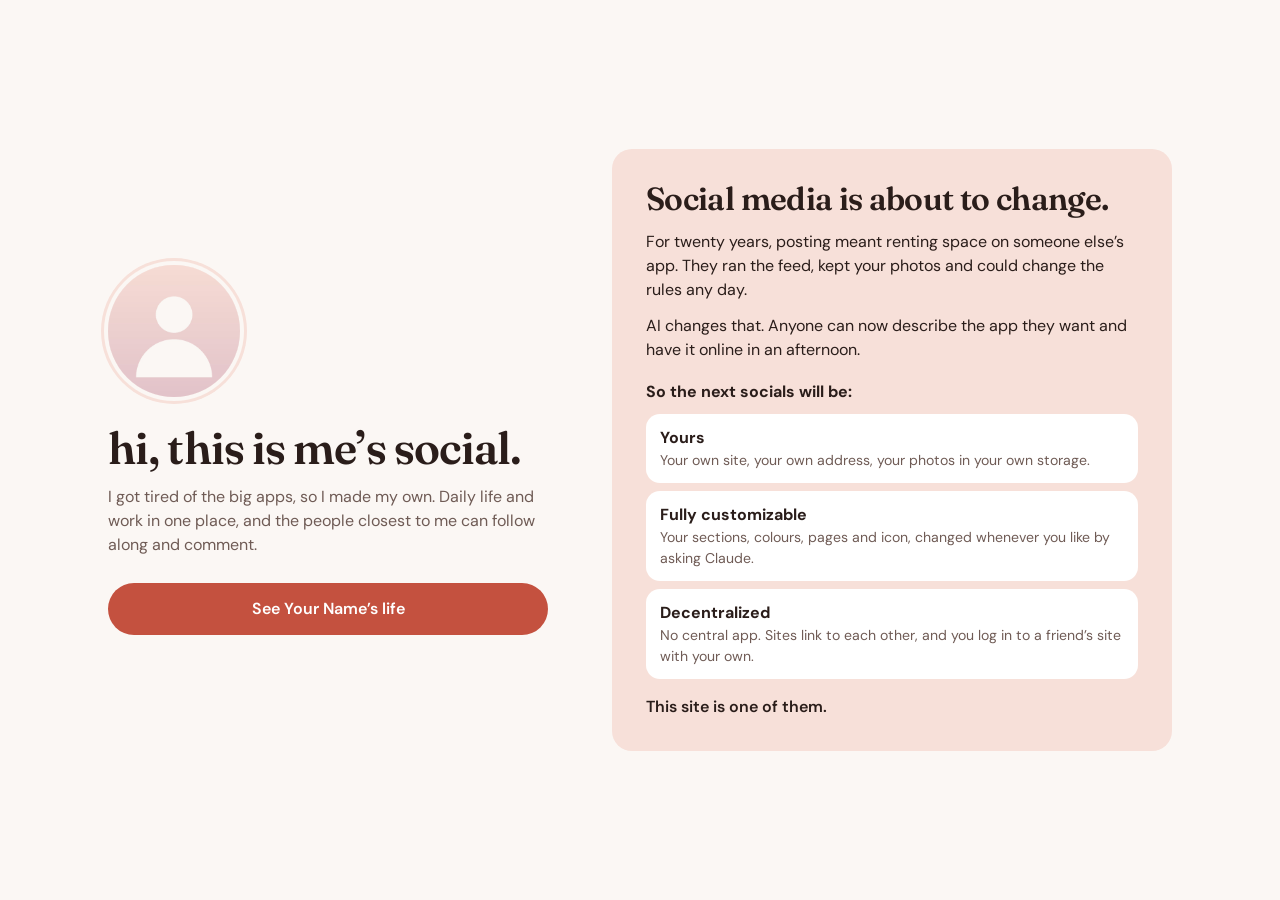
==== commit 3def39f7: "Open with the future of social intro on phone and desktop Co-Authored-By: Claude Opus 5.5 <noreply@a" ====
--- a/index.html
+++ b/index.html
@@ -23,14 +23,28 @@
     <!-- ============ ONBOARDING ============ -->
     <section class="onboard" id="onboard" hidden>
       <div class="onboard-inner">
-        <div class="steps-dots" aria-hidden="true"><span></span><span></span><span></span></div>
+        <div class="steps-dots phone-only" aria-hidden="true"><span></span><span></span><span></span></div>
 
         <!-- 1 · hi -->
         <div class="ob-step" data-step="0">
+          <div class="hello-main">
           <img class="hello-photo" data-c-src="ownerPhoto" alt="">
           <h1 class="display">hi, this is <span data-c="handle"></span>’s social.</h1>
           <p class="lede" data-c="intro"></p>
-          <button class="btn-primary" data-next type="button">Next</button>
+          </div>
+          <section class="future">
+            <h2 class="display-sm">Social media is about to change.</h2>
+            <p>For twenty years, posting meant renting space on someone else’s app. They ran the feed, kept your photos and could change the rules any day.</p>
+            <p>AI changes that. Anyone can now describe the app they want and have it online in an afternoon.</p>
+            <p class="future-lead">So the next socials will be:</p>
+            <ul class="future-list">
+              <li><strong>Yours</strong><span>Your own site, your own address, your photos in your own storage.</span></li>
+              <li><strong>Fully customizable</strong><span>Your sections, colours, pages and icon, changed whenever you like by asking Claude.</span></li>
+              <li><strong>Decentralized</strong><span>No central app. Sites link to each other, and you log in to a friend’s site with your own.</span></li>
+            </ul>
+            <p class="future-end">This site is one of them.</p>
+          </section>
+          <button class="btn-primary hello-next" id="hello-next" data-next type="button">Next</button>
         </div>
 
         <!-- 2 · home screen (same layout as Sudo 1.0.64) -->
@@ -212,18 +226,6 @@
           </div>
           <div class="own-block">
           <div class="own-hero" id="make-your-own">
-            <section class="future">
-              <h2 class="display-sm">Social media is about to change.</h2>
-              <p>For twenty years, posting meant renting space on someone else’s app. They chose the layout, ran the feed, kept your photos and your friends list, and could change the rules any day.</p>
-              <p>AI changes that. You can describe the app you want to Claude and have it online in an afternoon. When everyone can make their own, there’s no reason for everyone to share one company’s app.</p>
-              <p class="future-lead">So the next socials will be:</p>
-              <ul class="future-list">
-                <li><strong>Yours</strong><span>Your own site, your own address, your photos in your own storage.</span></li>
-                <li><strong>Fully customizable</strong><span>Your sections, colours, pages and icon, changed whenever you like by asking Claude.</span></li>
-                <li><strong>Decentralized</strong><span>No central app. Sites link to each other, and you log in to a friend’s site with your own.</span></li>
-              </ul>
-              <p class="future-end">This site is one of them. Make yours, add your friends, and you’re part of the network.</p>
-            </section>
             <p class="eyebrow">make your own</p>
             <h2 class="display-sm">want one like this?</h2>
             <p class="lede">Download the skill file and give it to Claude (or any coding agent). It builds your own version — your sections, your colours, your friends — and puts it online for free. With your own social you can log in to <span data-c="name"></span>’s (and your friends’) with one tap, no extra account.</p>
--- a/styles.css
+++ b/styles.css
@@ -102,8 +102,8 @@
 @keyframes rise { from { opacity: 0; transform: translateY(10px); } to { opacity: 1; transform: none; } }
 
 .hello-photo {
-  width: 132px; height: 132px; object-fit: cover; border-radius: 50%;
-  margin-bottom: 26px; box-shadow: 0 0 0 4px var(--bg), 0 0 0 7px var(--accent-soft);
+  width: 92px; height: 92px; object-fit: cover; border-radius: 50%;
+  margin-bottom: 20px; box-shadow: 0 0 0 4px var(--bg), 0 0 0 7px var(--accent-soft);
 }
 
 /* home-screen step — same layout as Sudo 1.0.64, evy's colours */
@@ -296,7 +296,9 @@
 
 /* ---------- make your own ---------- */
 .own-hero { padding: 22px 18px 6px; }
-.future { margin-bottom: 30px; padding: 22px 20px; border-radius: 20px; background: var(--accent-soft); }
+.hello-main .lede { margin-bottom: 18px; }
+.hello-next { position: sticky; bottom: calc(12px + var(--safe-bottom)); z-index: 2; box-shadow: 0 8px 24px rgba(42, 29, 26, .22); }
+.future { padding: 20px 18px; border-radius: 20px; background: var(--accent-soft); }
 .future h2 { margin-bottom: 12px; }
 .future p { margin: 0 0 12px; }
 .future .future-lead { margin: 18px 0 10px; font-weight: 700; }
@@ -448,6 +450,17 @@
   body { font-size: 16px; }
   .shell { max-width: none; border: 0; }
 
+  /* first visit: hello on the left, the idea on the right */
+  .onboard-inner { max-width: 1080px; }
+  .ob-step:not([data-step="0"]) { width: 100%; max-width: 420px; margin: 0 auto; }
+  .ob-step[data-step="0"]:not([hidden]) { display: grid; grid-template-columns: minmax(0, 440px) minmax(0, 560px); grid-template-rows: auto auto; grid-template-areas: "hello idea" "go idea"; column-gap: 64px; justify-content: center; align-content: center; }
+  .hello-main { grid-area: hello; align-self: end; }
+  .hello-next { grid-area: go; align-self: start; margin-top: 8px; position: static; box-shadow: none; }
+  .ob-step[data-step="0"] .future { grid-area: idea; padding: 32px 34px; }
+  .future h2 { font-size: 2rem; }
+  .hello-photo { width: 132px; height: 132px; margin-bottom: 26px; }
+  .hello-main .display { font-size: 2.8rem; }
+
   /* sidebar */
   .app { display: grid; grid-template-columns: 248px minmax(0, 1fr); grid-template-rows: auto minmax(0, 1fr); position: relative; }
   .topbar { grid-column: 1; grid-row: 1; padding: 28px 24px 20px; background: var(--surface); border-bottom: 0; border-right: 1px solid var(--line); }
@@ -529,9 +542,6 @@
   .own-block .card { margin: 16px 0; }
   .own-block > .btn-primary, .own-block > .btn-ghost { margin-left: 0; margin-right: 0; width: 100%; }
   .own-hero { padding: 26px 0 6px; }
-  .future { padding: 34px 36px; }
-  .future h2 { font-size: 2.1rem; }
-  .future-list { grid-template-columns: repeat(3, minmax(0, 1fr)); }
   .claude-hint { margin: 8px 0 0; }
 
   /* sheets become pop-ups */
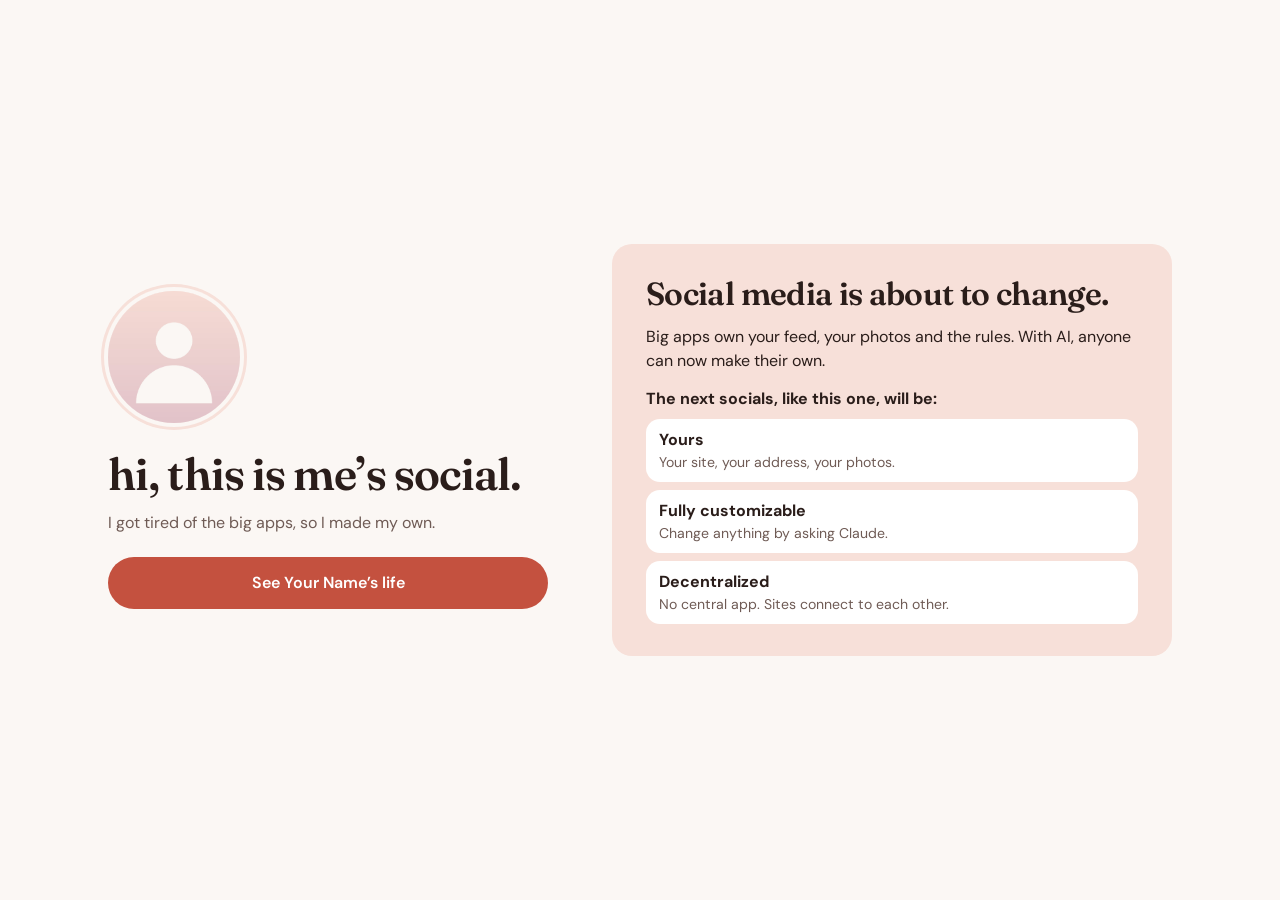
==== commit e67e9665: "Shorter first page; keep Next clear of the text Co-Authored-By: Claude Opus 5.5 <noreply@anthropic.c" ====
--- a/index.html
+++ b/index.html
@@ -34,17 +34,15 @@
           </div>
           <section class="future">
             <h2 class="display-sm">Social media is about to change.</h2>
-            <p>For twenty years, posting meant renting space on someone else’s app. They ran the feed, kept your photos and could change the rules any day.</p>
-            <p>AI changes that. Anyone can now describe the app they want and have it online in an afternoon.</p>
-            <p class="future-lead">So the next socials will be:</p>
+            <p>Big apps own your feed, your photos and the rules. With AI, anyone can now make their own.</p>
+            <p class="future-lead">The next socials, like this one, will be:</p>
             <ul class="future-list">
-              <li><strong>Yours</strong><span>Your own site, your own address, your photos in your own storage.</span></li>
-              <li><strong>Fully customizable</strong><span>Your sections, colours, pages and icon, changed whenever you like by asking Claude.</span></li>
-              <li><strong>Decentralized</strong><span>No central app. Sites link to each other, and you log in to a friend’s site with your own.</span></li>
+              <li><strong>Yours</strong><span>Your site, your address, your photos.</span></li>
+              <li><strong>Fully customizable</strong><span>Change anything by asking Claude.</span></li>
+              <li><strong>Decentralized</strong><span>No central app. Sites connect to each other.</span></li>
             </ul>
-            <p class="future-end">This site is one of them.</p>
           </section>
-          <button class="btn-primary hello-next" id="hello-next" data-next type="button">Next</button>
+          <div class="hello-go"><button class="btn-primary hello-next" id="hello-next" data-next type="button">Next</button></div>
         </div>
 
         <!-- 2 · home screen (same layout as Sudo 1.0.64) -->
@@ -110,6 +108,15 @@
             <p class="muted">Everything <span data-c="name"></span> posts, in one place.</p>
           </div>
           <nav class="chips all-filter" id="all-filter" aria-label="Show posts from"></nav>
+          <form class="card linkedin-add" id="linkedin-add" hidden>
+            <h3>Add a LinkedIn post</h3>
+            <p class="muted small">On LinkedIn, open the ••• menu on a public post, copy its link and paste it here.</p>
+            <div class="add-row">
+              <input id="linkedin-url" type="text" inputmode="url" placeholder="Paste the post link" autocomplete="off" aria-label="LinkedIn post link" required>
+              <button type="submit" id="linkedin-save">Add</button>
+            </div>
+            <p class="form-status" id="linkedin-status" role="status"></p>
+          </form>
           <div id="all-feed"></div>
           <p class="empty" id="all-empty" hidden>Nothing here yet.</p>
           </div>
--- a/styles.css
+++ b/styles.css
@@ -291,22 +291,29 @@
 .settings-body .list-title { margin: 0 0 4px; }
 .settings-body .look-note { margin: 0 0 14px; }
 a.feed-card { display: block; color: inherit; text-decoration: none; }
+.li-card { cursor: default; }
+.li-frame { display: block; width: 100%; height: 560px; margin-top: 10px; border: 0; background: var(--surface); }
+.li-card .fc-foot { justify-content: space-between; }
+.li-card .fc-foot a { color: var(--accent); font-weight: 600; text-decoration: none; }
+.linkedin-add { margin-top: 4px; }
+.linkedin-add .form-status:empty { display: none; }
 .feed-card .fc-head .fc-source { margin-left: auto; flex: none; padding: 3px 9px; border-radius: 99px; background: var(--accent-soft); color: var(--accent); font-size: .7rem; font-weight: 700; }
 .day-label { margin: 18px 18px 8px; font-size: .75rem; font-weight: 700; letter-spacing: .06em; text-transform: uppercase; color: var(--ink-3); }
 
 /* ---------- make your own ---------- */
 .own-hero { padding: 22px 18px 6px; }
-.hello-main .lede { margin-bottom: 18px; }
-.hello-next { position: sticky; bottom: calc(12px + var(--safe-bottom)); z-index: 2; box-shadow: 0 8px 24px rgba(42, 29, 26, .22); }
+.hello-main .lede { margin-bottom: 14px; }
+/* Next sits on its own solid strip, so text scrolls behind it instead of under the words */
+.hello-go { position: sticky; bottom: calc(-28px - var(--safe-bottom)); z-index: 2; margin: 14px -22px calc(-28px - var(--safe-bottom)); padding: 10px 22px calc(14px + var(--safe-bottom)); background: var(--bg); border-top: 1px solid var(--line); }
+.hello-next { margin-top: 0; }
 .future { padding: 20px 18px; border-radius: 20px; background: var(--accent-soft); }
 .future h2 { margin-bottom: 12px; }
-.future p { margin: 0 0 12px; }
-.future .future-lead { margin: 18px 0 10px; font-weight: 700; }
+.future p { margin: 0; }
+.future .future-lead { margin: 14px 0 8px; font-weight: 700; }
 .future-list { list-style: none; margin: 0; padding: 0; display: grid; gap: 8px; }
-.future-list li { padding: 12px 14px; border-radius: 14px; background: var(--surface); }
+.future-list li { padding: 9px 13px; border-radius: 14px; background: var(--surface); }
 .future-list strong, .future-list span { display: block; }
 .future-list span { font-size: .88rem; color: var(--ink-2); }
-.future .future-end { margin: 16px 0 0; font-weight: 600; }
 .file-card { display: flex; gap: 14px; align-items: center; }
 .file-icon { width: 48px; height: 56px; border-radius: 10px; background: var(--accent-soft); color: var(--accent); display: grid; place-items: center; font-weight: 700; }
 .file-meta strong { display: block; font-size: .9rem; word-break: break-all; }
@@ -455,7 +462,7 @@
   .ob-step:not([data-step="0"]) { width: 100%; max-width: 420px; margin: 0 auto; }
   .ob-step[data-step="0"]:not([hidden]) { display: grid; grid-template-columns: minmax(0, 440px) minmax(0, 560px); grid-template-rows: auto auto; grid-template-areas: "hello idea" "go idea"; column-gap: 64px; justify-content: center; align-content: center; }
   .hello-main { grid-area: hello; align-self: end; }
-  .hello-next { grid-area: go; align-self: start; margin-top: 8px; position: static; box-shadow: none; }
+  .hello-go { grid-area: go; align-self: start; position: static; margin: 8px 0 0; padding: 0; background: none; border: 0; }
   .ob-step[data-step="0"] .future { grid-area: idea; padding: 32px 34px; }
   .future h2 { font-size: 2rem; }
   .hello-photo { width: 132px; height: 132px; margin-bottom: 26px; }
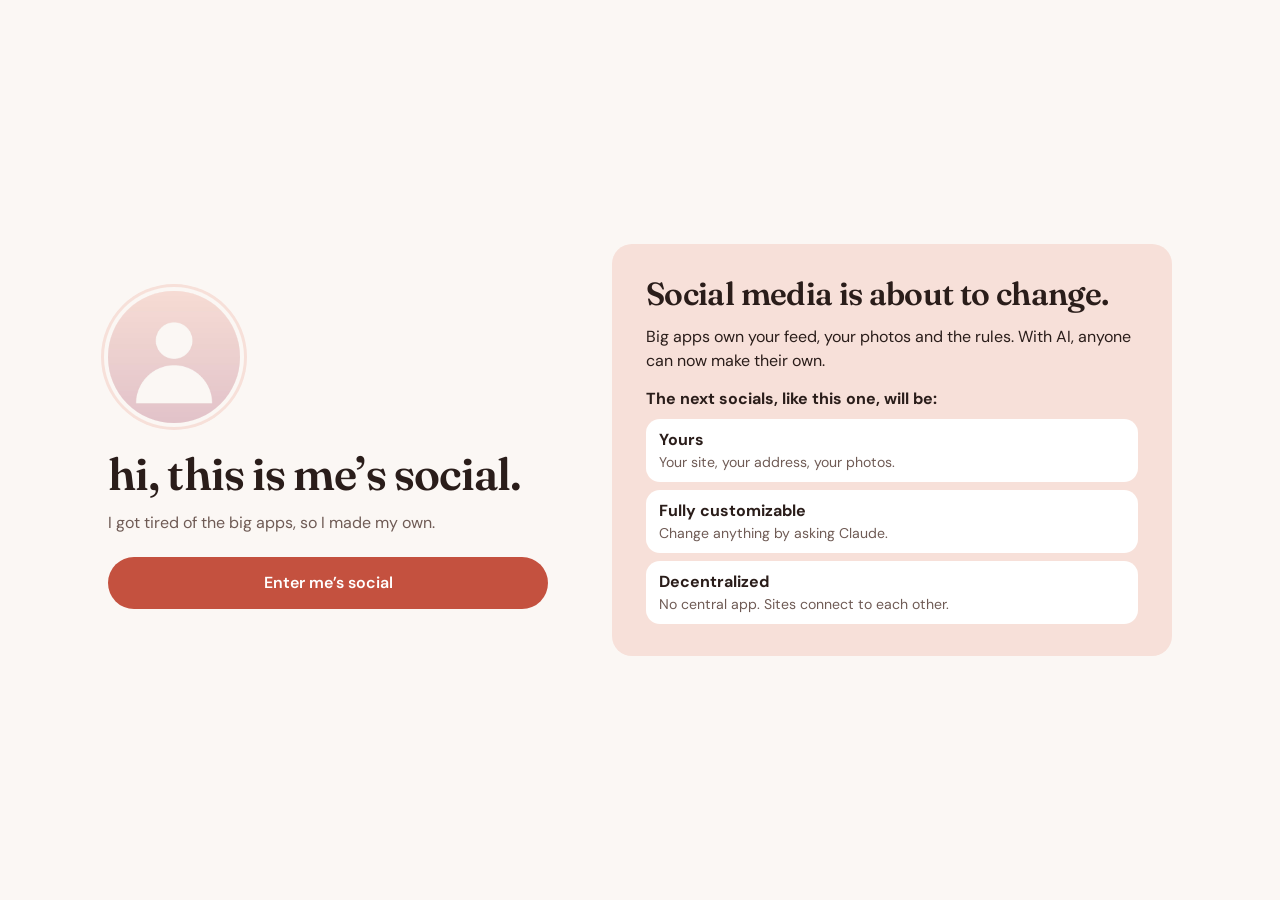
==== commit 59834a9b: "People gets a feed of everyone you follow; friendlier enter button Co-Authored-By: Claude Opus 5.5 <" ====
--- a/index.html
+++ b/index.html
@@ -78,8 +78,8 @@
             <img class="enter-avatar" data-c-src="ownerPhoto" alt="">
           </div>
           <h1 class="display">all set.</h1>
-          <p class="lede">Have a look around. Colours and the banner picture are in settings, under the gear icon.</p>
-          <button class="btn-primary" id="enter-btn" type="button">See <span data-c="name"></span>’s life</button>
+          <p class="lede">Have a look around. You can change the colours in settings, under the gear icon.</p>
+          <button class="btn-primary" id="enter-btn" type="button">Enter <span data-c="handle"></span>’s social</button>
           <button class="btn-ghost" data-back type="button">← Back</button>
         </div>
       </div>
@@ -188,18 +188,28 @@
         <section class="tab" id="tab-people" hidden>
           <div class="own-hero">
             <h2 class="display-sm">people</h2>
-            <p class="muted">Friends who have their own social. Tap one to open it.</p>
-          </div>
+            <p class="muted" id="people-sub"></p>
+          </div>
+          <nav class="chips people-views" id="people-views" aria-label="People views">
+            <button type="button" class="chip on" data-view="feed" aria-pressed="true">Feed</button>
+            <button type="button" class="chip" data-view="following" aria-pressed="false">Following</button>
+          </nav>
+          <div id="people-feed-view">
+            <div id="people-feed"></div>
+            <p class="empty" id="people-feed-empty" hidden></p>
+          </div>
+          <div id="people-following-view" hidden>
           <div id="people-list"></div>
           <p class="empty" id="people-empty" hidden>No one added yet.</p>
           <form class="card add-person" id="add-person" hidden>
             <h3>Add someone’s social</h3>
             <div class="add-row">
-              <input id="add-person-url" type="url" inputmode="url" placeholder="their-social.vercel.app" autocomplete="off" required>
+              <input id="add-person-url" type="text" inputmode="url" autocapitalize="none" spellcheck="false" placeholder="their-social.vercel.app" autocomplete="off" required>
               <button type="submit">Add</button>
             </div>
             <p class="form-status" id="add-person-status" role="status"></p>
           </form>
+          </div>
         </section>
 
         <!-- you -->
@@ -311,7 +321,7 @@
           <p class="site-login-h">Have your own social?</p>
           <p class="muted small">Log in with it — no new account, no password here.</p>
           <div class="add-row">
-            <input id="site-login-url" type="url" inputmode="url" placeholder="your-social.vercel.app" autocomplete="url" required>
+            <input id="site-login-url" type="text" inputmode="url" autocapitalize="none" spellcheck="false" placeholder="your-social.vercel.app" autocomplete="url" required>
             <button type="submit">Log in</button>
           </div>
           <p class="form-status" id="site-login-status" role="status"></p>
@@ -370,8 +380,13 @@
     <section class="sheet" id="settings-sheet" hidden aria-modal="true" role="dialog" aria-label="Settings">
       <div class="sheet-bar"><button class="icon-btn" data-close type="button" aria-label="Close"><svg viewBox="0 0 24 24"><path d="M6 6l12 12M18 6 6 18"/></svg></button><span>Settings</span><span></span></div>
       <div class="sheet-body settings-body">
+          <div class="card" id="banner-card" hidden>
+            <h3>Banner picture</h3>
+            <p class="muted small banner-note">Everyone who visits your site sees this banner.</p>
+            <div class="pic-grid" id="pic-grid-2"></div>
+          </div>
           <h3 class="list-title">How this app looks for you</h3>
-          <p class="muted small look-note">Only you see what you pick here. It doesn’t change anyone else’s app.</p>
+          <p class="muted small look-note">These choices only change the app for you.</p>
           <div class="card">
             <h3>Colours</h3>
             <div class="theme-grid" id="theme-grid-2"></div>
@@ -386,10 +401,6 @@
             </label>
             <p class="muted small icon-how" id="icon-how"></p>
           </div>
-          <div class="card">
-            <h3>Banner picture</h3>
-            <div class="pic-grid" id="pic-grid-2"></div>
-          </div>
       </div>
     </section>
 
--- a/styles.css
+++ b/styles.css
@@ -262,7 +262,7 @@
 
 .feed-card { background: var(--surface); border: 1px solid var(--line); border-radius: var(--radius); margin: 0 16px 12px; overflow: hidden; }
 .feed-card .fc-head { display: flex; align-items: center; gap: 10px; padding: 12px 14px 0; }
-.feed-card .fc-head img { width: 36px; height: 36px; border-radius: 50%; object-fit: cover; }
+.feed-card .fc-head img { width: 36px; height: 36px; flex: none; border-radius: 50%; object-fit: cover; background: var(--sunken); }
 .feed-card .fc-head strong { display: block; font-size: .9rem; }
 .feed-card .fc-head span { font-size: .76rem; color: var(--ink-3); }
 .feed-card .fc-text { padding: 10px 14px; margin: 0; white-space: pre-wrap; }
@@ -288,6 +288,8 @@
 .text-btn { border: 0; background: none; padding: 0; color: var(--accent); font: inherit; font-weight: 700; }
 .settings-body { padding: 18px; }
 .settings-body .card { margin: 0 0 12px; }
+.settings-body #banner-card { margin-bottom: 20px; }
+.banner-note { margin-bottom: 10px !important; }
 .settings-body .list-title { margin: 0 0 4px; }
 .settings-body .look-note { margin: 0 0 14px; }
 a.feed-card { display: block; color: inherit; text-decoration: none; }
@@ -537,7 +539,10 @@
 
   /* people */
   #tab-people { padding-bottom: 20px; }
-  #tab-people .own-hero { padding: 36px 0 18px; }
+  #tab-people .own-hero { padding: 36px 0 2px; }
+  .people-views { padding: 16px 0; }
+  #people-feed-view { max-width: 640px; }
+  #people-feed .day-label:first-child { margin-top: 0; }
   #people-list { display: grid; grid-template-columns: repeat(auto-fill, minmax(310px, 1fr)); gap: 16px; align-items: start; }
   .person { margin: 0; transition: border-color .15s; }
   .person:hover { border-color: var(--ink-3); }
